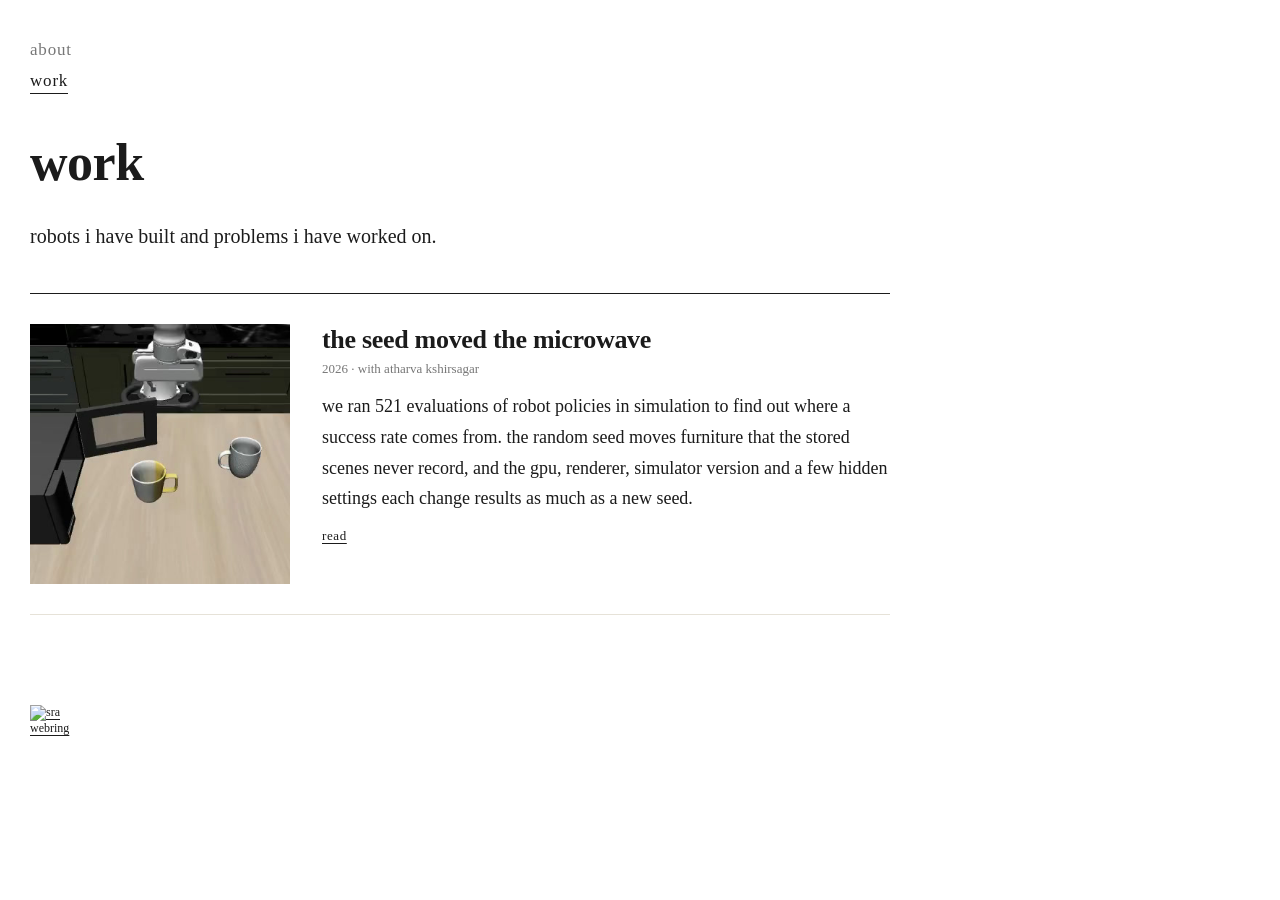
==== work.html @ 489243ca "Work: add the evaluation blog post Co-Authored-By: Claude Opus 5.5 <noreply@anthropic.com> Claude-Se" ====
<!DOCTYPE html>
<html lang="en">
<head>
<meta charset="UTF-8">
<meta name="viewport" content="width=device-width, initial-scale=1.0">
<title>Work · Sahil Apage</title>
<meta name="description" content="Robots and projects by Sahil Apage.">
<link rel="icon" href="favicon.svg">
<link rel="stylesheet" href="https://cdn.jsdelivr.net/npm/@fontsource/charis-sil@5.3.0/400.css">
<link rel="stylesheet" href="https://cdn.jsdelivr.net/npm/@fontsource/charis-sil@5.3.0/700.css">
<link rel="stylesheet" href="https://cdn.jsdelivr.net/npm/@fontsource/charis-sil@5.3.0/400-italic.css">
<link rel="stylesheet" href="style.css">
</head>
<body>
<div class="main">
  <main>
    <nav class="nav" aria-label="Main">
      <a href="./">About</a>
      <a href="work.html" aria-current="page">Work</a>
    </nav>
    <h1>Work</h1>
    <div class="text">
      <p>Robots I have built and problems I have worked on.</p>
    </div>

    <div class="entries" style="margin-top: 40px">
      <!-- Entry template: copy one <article> per project, newest first, and delete the .empty line.
      <article class="entry">
        <figure class="entry-media"><img src="images/PROJECT.jpg" alt="PROJECT"></figure>
        <div>
          <h2 class="entry-title">Project title</h2>
          <p class="entry-meta">2026 &middot; what I did</p>
          <div class="text"><p>Two or three sentences on what it is, what was hard and what worked.</p></div>
          <div class="entry-links"><a href="#">CODE</a><a href="#">VIDEO</a></div>
        </div>
      </article>
      -->
      <article class="entry">
        <figure class="entry-media"><a href="https://sahilapage.github.io/eval-audit/"><img src="images/microwave.jpg" alt="LIBERO kitchen scene with the microwave the seed moves" width="360" height="360"></a></figure>
        <div>
          <h2 class="entry-title">The seed moved the microwave</h2>
          <p class="entry-meta">2026 &middot; with Atharva Kshirsagar</p>
          <div class="text"><p>We ran 521 evaluations of robot policies in simulation to find out where a success rate comes from. The random seed moves furniture that the stored scenes never record, and the GPU, renderer, simulator version and a few hidden settings each change results as much as a new seed.</p></div>
          <div class="entry-links"><a href="https://sahilapage.github.io/eval-audit/">READ</a></div>
        </div>
      </article>
    </div>
  </main>

  <footer class="foot">
    <a href="https://sravjti.in/webring/" title="SRA Webring"><img src="https://sravjti.in/webring/khopdi.svg" alt="SRA Webring"></a>
  </footer>
</div>
</body>
</html>
---- style.css ----
/* Plain academic look: white page, Charter-style serif (Charis SIL) throughout. */
:root {
  --page: #ffffff;
  --ink: #1b1b1b;
  --ink-2: #444444;
  --ink-3: #777777;
  --caption: #3a3025;
  --rule: #e6e2d8;
  --well: #f6f6f4;
  --blue: #2c5b94;
  --serif: Charter, 'Charis SIL', 'Bitstream Charter', Georgia, serif;
  --mono: var(--serif);
  color-scheme: light;
}
html { background: var(--page); }
body { background: var(--page); color: var(--ink); font-family: var(--serif); margin: 0; padding: 40px 30px 60px; text-transform: lowercase; }
.main { max-width: 860px; margin: 0; }
a { color: var(--ink); text-decoration-thickness: 1px; text-underline-offset: 3px; }
a:hover { color: var(--blue); }
a:focus-visible { outline: 2px solid var(--blue); outline-offset: 2px; }

/* header */
.top { display: flex; align-items: baseline; justify-content: space-between; gap: 20px; border-bottom: 1px solid var(--ink); padding-bottom: 14px; margin-bottom: 56px; }
.name { font-size: 22px; font-weight: 700; letter-spacing: -.2px; text-decoration: none; }
.name:hover { color: var(--ink); }
.nav { display: flex; gap: 22px; font-family: var(--mono); font-size: 13px; letter-spacing: .8px; }
.nav a { color: var(--ink-3); text-decoration: none; padding-bottom: 2px; border-bottom: 1px solid transparent; }
.nav a:hover { color: var(--ink); }
.nav a[aria-current="page"] { color: var(--ink); border-bottom-color: var(--ink); }

/* text */
h1 { font-size: 52px; font-weight: 700; letter-spacing: -.5px; line-height: 1.1; margin: 0 0 28px; }
.tagline { font-size: 36px; font-weight: 700; letter-spacing: -.3px; line-height: 1.1; margin: 56px 0 18px; }
.label { font-family: var(--mono); font-size: 13px; letter-spacing: .8px; color: var(--ink-3); margin: 0 0 12px; }
.text { font-size: 20px; line-height: 1.7; }
.text p { margin: 0 0 18px; }
.text p:last-child { margin-bottom: 0; }

/* intro with photo */
.intro { display: grid; grid-template-columns: 260px minmax(0, 1fr); gap: 44px; align-items: start; }
.photo { margin: 6px 0 0; }
.photo img { display: block; width: 100%; height: auto; aspect-ratio: 4 / 5; object-fit: cover; background: var(--well); }
@media (max-width: 720px) {
  .intro { grid-template-columns: 1fr; gap: 28px; }
  .photo { order: -1; width: 220px; margin: 0; }
  h1 { font-size: 40px; }
  .tagline { font-size: 30px; margin-top: 44px; }
  .text { font-size: 18px; }
}

/* contact */
.links { display: flex; flex-wrap: wrap; gap: 10px 28px; font-family: var(--mono); font-size: 14px; letter-spacing: .6px; margin-top: 22px; }
.links a { text-decoration: none; border-bottom: 1px solid var(--ink); padding-bottom: 2px; }

/* work entries */
.entries { border-top: 1px solid var(--ink); }
.entry { display: grid; grid-template-columns: 260px minmax(0, 1fr); gap: 32px; padding: 30px 0; border-bottom: 1px solid var(--rule); }
.entry-media { margin: 0; }
.entry-media img, .entry-media video { display: block; width: 100%; height: auto; background: var(--well); }
.entry-title { font-size: 26px; font-weight: 700; letter-spacing: -.3px; line-height: 1.2; margin: 0 0 6px; }
.entry-meta { font-family: var(--mono); font-size: 13px; color: var(--ink-3); margin: 0 0 14px; }
.entry .text { font-size: 18px; }
.entry-links { display: flex; flex-wrap: wrap; gap: 8px 22px; font-family: var(--mono); font-size: 13px; letter-spacing: .6px; margin-top: 14px; }
@media (max-width: 720px) { .entry { grid-template-columns: 1fr; gap: 18px; } }
.empty { font-style: italic; font-size: 18px; color: var(--caption); padding: 30px 0; margin: 0; }

/* footer */
.foot { display: flex; align-items: center; justify-content: space-between; gap: 20px; margin-top: 90px; font-family: var(--mono); font-size: 12px; color: var(--ink-3); }
.foot img { width: 40px; height: 40px; display: block; }


/* nav under the photo, stacked */
.nav { display: flex; flex-direction: column; gap: 8px; align-items: flex-start; font-size: 17px; letter-spacing: .8px; }
.side .nav { margin-top: 18px; }
main > .nav { margin-bottom: 40px; }

/* goals: numbered ruled rows */
.goals { list-style: none; margin: 0; padding: 0; border-top: 1px solid var(--ink); max-width: 560px; font-size: 22px; }
.goals li { display: flex; gap: 28px; align-items: baseline; padding: 16px 0; border-bottom: 1px solid var(--rule); }
.goals .n { font-size: 14px; color: var(--ink-3); letter-spacing: .8px; }
@media (max-width: 720px) { .goals { font-size: 19px; } .goals li { gap: 18px; } }
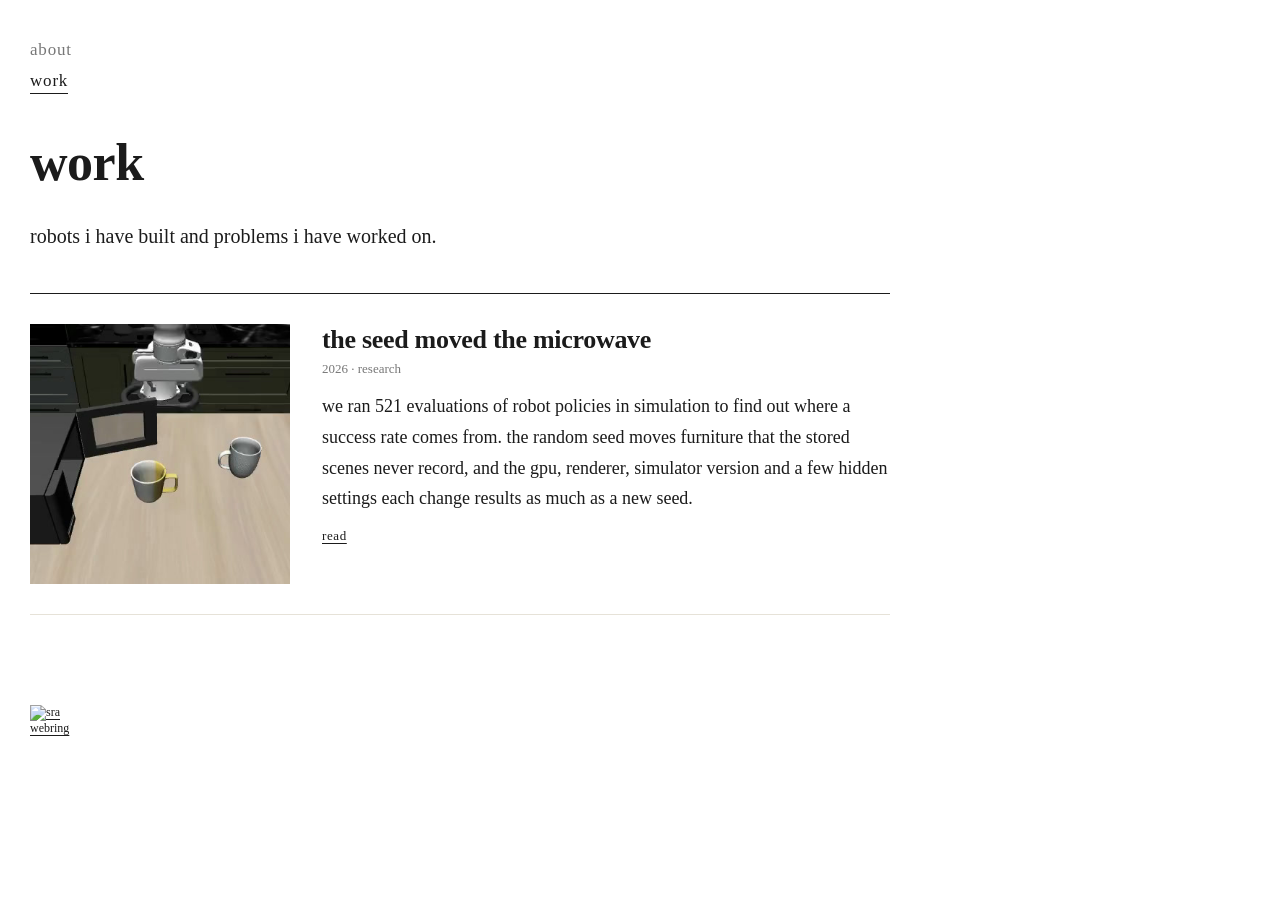
==== commit 31837595: "Work: drop co-author line from the blog entry Co-Authored-By: Claude Opus 5.5 <noreply@anthropic.com" ====
--- a/work.html
+++ b/work.html
@@ -39,7 +39,7 @@
         <figure class="entry-media"><a href="https://sahilapage.github.io/eval-audit/"><img src="images/microwave.jpg" alt="LIBERO kitchen scene with the microwave the seed moves" width="360" height="360"></a></figure>
         <div>
           <h2 class="entry-title">The seed moved the microwave</h2>
-          <p class="entry-meta">2026 &middot; with Atharva Kshirsagar</p>
+          <p class="entry-meta">2026 &middot; research</p>
           <div class="text"><p>We ran 521 evaluations of robot policies in simulation to find out where a success rate comes from. The random seed moves furniture that the stored scenes never record, and the GPU, renderer, simulator version and a few hidden settings each change results as much as a new seed.</p></div>
           <div class="entry-links"><a href="https://sahilapage.github.io/eval-audit/">READ</a></div>
         </div>
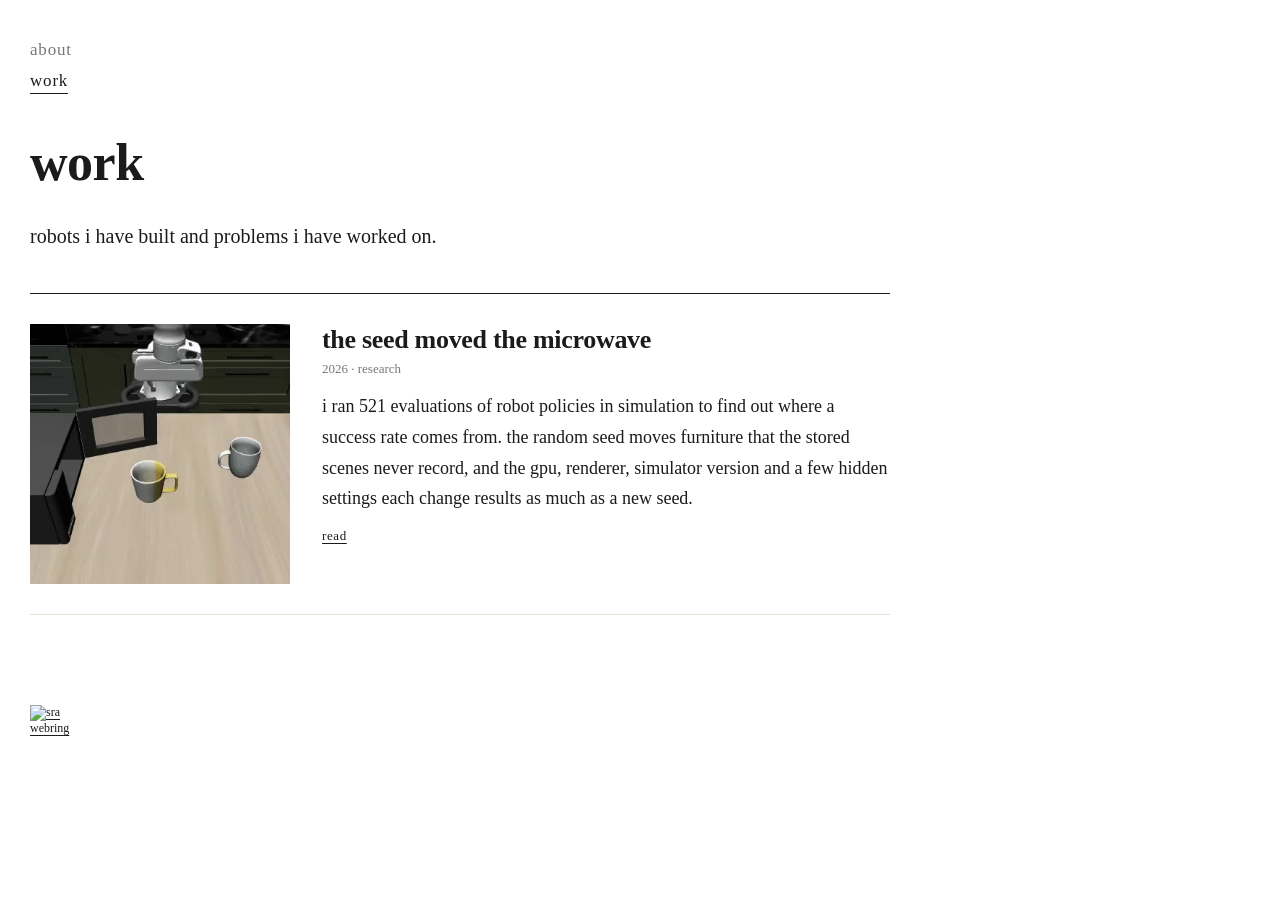
==== commit d1aded99: "Work: first person singular Co-Authored-By: Claude Opus 5.5 <noreply@anthropic.com> Claude-Session: " ====
--- a/work.html
+++ b/work.html
@@ -40,7 +40,7 @@
         <div>
           <h2 class="entry-title">The seed moved the microwave</h2>
           <p class="entry-meta">2026 &middot; research</p>
-          <div class="text"><p>We ran 521 evaluations of robot policies in simulation to find out where a success rate comes from. The random seed moves furniture that the stored scenes never record, and the GPU, renderer, simulator version and a few hidden settings each change results as much as a new seed.</p></div>
+          <div class="text"><p>I ran 521 evaluations of robot policies in simulation to find out where a success rate comes from. The random seed moves furniture that the stored scenes never record, and the GPU, renderer, simulator version and a few hidden settings each change results as much as a new seed.</p></div>
           <div class="entry-links"><a href="https://sahilapage.github.io/eval-audit/">READ</a></div>
         </div>
       </article>
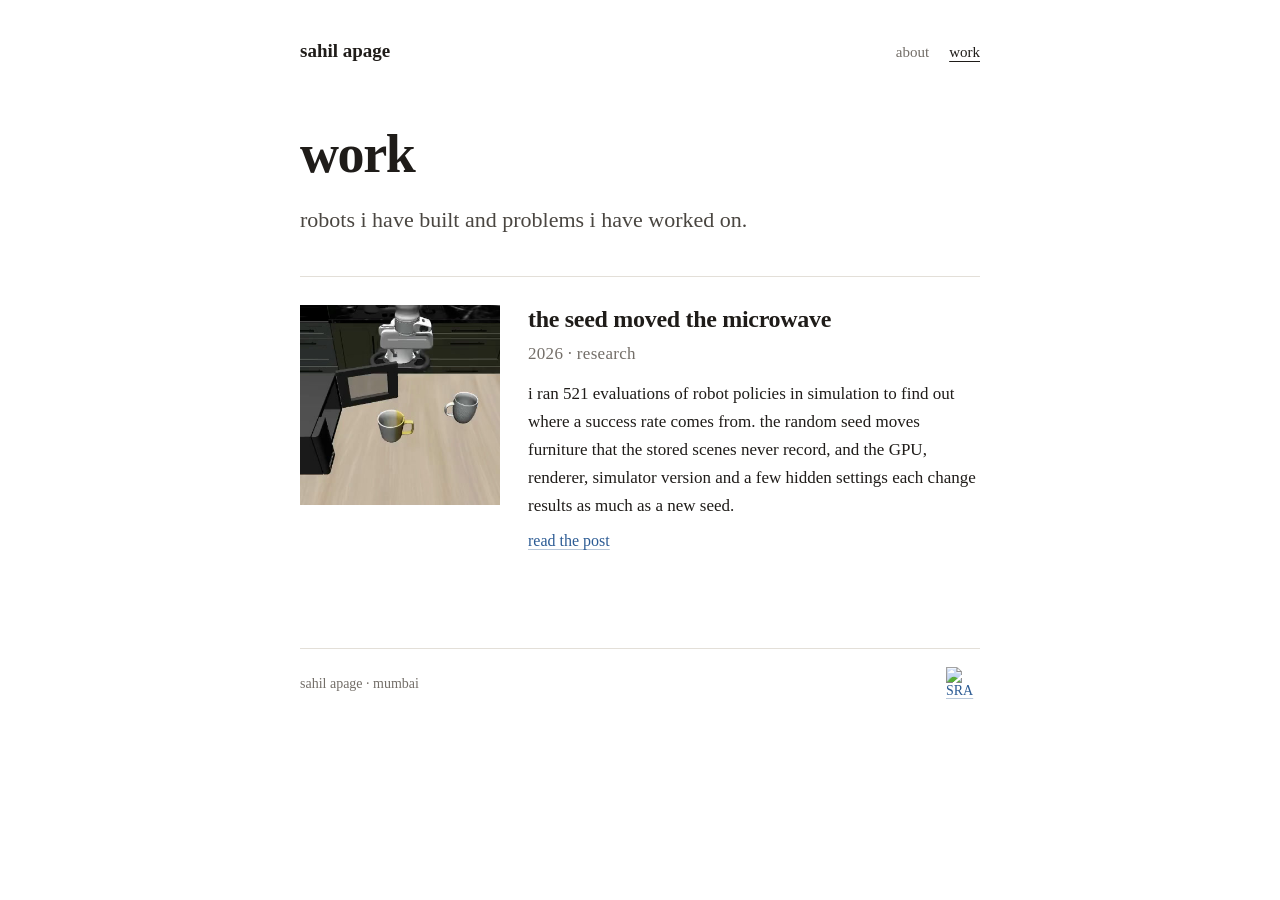
==== commit e675cd7b: "Restyle the site to match the blog and remove the photo Same type, colours, header and centred colum" ====
--- a/work.html
+++ b/work.html
@@ -12,42 +12,45 @@
 <link rel="stylesheet" href="style.css">
 </head>
 <body>
-<div class="main">
+<div class="page">
+  <header class="top">
+    <a class="home" href="./">sahil apage</a>
+    <nav class="nav" aria-label="Main">
+      <a href="./">about</a>
+      <a href="work.html" aria-current="page">work</a>
+    </nav>
+  </header>
+
   <main>
-    <nav class="nav" aria-label="Main">
-      <a href="./">About</a>
-      <a href="work.html" aria-current="page">Work</a>
-    </nav>
-    <h1>Work</h1>
-    <div class="text">
-      <p>Robots I have built and problems I have worked on.</p>
-    </div>
+    <h1>work</h1>
+    <p class="dek">robots i have built and problems i have worked on.</p>
 
-    <div class="entries" style="margin-top: 40px">
-      <!-- Entry template: copy one <article> per project, newest first, and delete the .empty line.
+    <div class="entries">
+      <!-- Entry template: copy one <article> per project, newest first.
       <article class="entry">
         <figure class="entry-media"><img src="images/PROJECT.jpg" alt="PROJECT"></figure>
         <div>
-          <h2 class="entry-title">Project title</h2>
-          <p class="entry-meta">2026 &middot; what I did</p>
-          <div class="text"><p>Two or three sentences on what it is, what was hard and what worked.</p></div>
-          <div class="entry-links"><a href="#">CODE</a><a href="#">VIDEO</a></div>
+          <h2 class="entry-title">project title</h2>
+          <p class="entry-meta">2026 · what i did</p>
+          <p>two or three sentences on what it is, what was hard and what worked.</p>
+          <div class="entry-links"><a href="#">code</a><a href="#">video</a></div>
         </div>
       </article>
       -->
       <article class="entry">
         <figure class="entry-media"><a href="https://sahilapage.github.io/eval-audit/"><img src="images/microwave.jpg" alt="LIBERO kitchen scene with the microwave the seed moves" width="360" height="360"></a></figure>
         <div>
-          <h2 class="entry-title">The seed moved the microwave</h2>
-          <p class="entry-meta">2026 &middot; research</p>
-          <div class="text"><p>I ran 521 evaluations of robot policies in simulation to find out where a success rate comes from. The random seed moves furniture that the stored scenes never record, and the GPU, renderer, simulator version and a few hidden settings each change results as much as a new seed.</p></div>
-          <div class="entry-links"><a href="https://sahilapage.github.io/eval-audit/">READ</a></div>
+          <h2 class="entry-title"><a href="https://sahilapage.github.io/eval-audit/">the seed moved the microwave</a></h2>
+          <p class="entry-meta">2026 · research</p>
+          <p>i ran 521 evaluations of robot policies in simulation to find out where a success rate comes from. the random seed moves furniture that the stored scenes never record, and the GPU, renderer, simulator version and a few hidden settings each change results as much as a new seed.</p>
+          <div class="entry-links"><a href="https://sahilapage.github.io/eval-audit/">read the post</a></div>
         </div>
       </article>
     </div>
   </main>
 
-  <footer class="foot">
+  <footer>
+    <span>sahil apage · mumbai</span>
     <a href="https://sravjti.in/webring/" title="SRA Webring"><img src="https://sravjti.in/webring/khopdi.svg" alt="SRA Webring"></a>
   </footer>
 </div>
--- a/style.css
+++ b/style.css
@@ -1,81 +1,71 @@
-/* Plain academic look: white page, Charter-style serif (Charis SIL) throughout. */
+/* Same look as the blog (sahilapage.github.io/eval-audit): white page, Charis SIL, one centred reading column. */
 :root {
   --page: #ffffff;
-  --ink: #1b1b1b;
-  --ink-2: #444444;
-  --ink-3: #777777;
-  --caption: #3a3025;
-  --rule: #e6e2d8;
-  --well: #f6f6f4;
-  --blue: #2c5b94;
+  --ink: #1f1c19;
+  --ink-2: #4a4641;
+  --muted: #736e68;
+  --rule: #e3dfd8;
+  --well: #f3f1ed;
+  --link: #2c5b94;
+  --accent: #b94a3a;
   --serif: Charter, 'Charis SIL', 'Bitstream Charter', Georgia, serif;
-  --mono: var(--serif);
   color-scheme: light;
 }
+* { box-sizing: border-box; }
 html { background: var(--page); }
-body { background: var(--page); color: var(--ink); font-family: var(--serif); margin: 0; padding: 40px 30px 60px; text-transform: lowercase; }
-.main { max-width: 860px; margin: 0; }
-a { color: var(--ink); text-decoration-thickness: 1px; text-underline-offset: 3px; }
-a:hover { color: var(--blue); }
-a:focus-visible { outline: 2px solid var(--blue); outline-offset: 2px; }
+body { margin: 0; background: var(--page); color: var(--ink); font-family: var(--serif); padding: 40px 40px 60px; }
+.page { max-width: 680px; margin: 0 auto; }
+a { color: var(--link); text-decoration: underline; text-decoration-color: #b9c8da; text-decoration-thickness: 1px; text-underline-offset: 3px; }
+a:hover { text-decoration-color: currentColor; }
+:focus-visible { outline: 2px solid var(--link); outline-offset: 3px; }
 
-/* header */
-.top { display: flex; align-items: baseline; justify-content: space-between; gap: 20px; border-bottom: 1px solid var(--ink); padding-bottom: 14px; margin-bottom: 56px; }
-.name { font-size: 22px; font-weight: 700; letter-spacing: -.2px; text-decoration: none; }
-.name:hover { color: var(--ink); }
-.nav { display: flex; gap: 22px; font-family: var(--mono); font-size: 13px; letter-spacing: .8px; }
-.nav a { color: var(--ink-3); text-decoration: none; padding-bottom: 2px; border-bottom: 1px solid transparent; }
+/* header: name on the left, pages on the right */
+.top { display: flex; justify-content: space-between; align-items: baseline; gap: 16px; margin-bottom: 64px; }
+.top a { color: var(--ink); text-decoration: none; }
+.top .home { font-weight: 700; font-size: 19px; }
+.nav { display: flex; gap: 20px; font-size: 15px; }
+.nav a { color: var(--muted); }
 .nav a:hover { color: var(--ink); }
-.nav a[aria-current="page"] { color: var(--ink); border-bottom-color: var(--ink); }
+.nav a[aria-current="page"] { color: var(--ink); text-decoration: underline; text-decoration-color: var(--ink); text-underline-offset: 4px; }
 
 /* text */
-h1 { font-size: 52px; font-weight: 700; letter-spacing: -.5px; line-height: 1.1; margin: 0 0 28px; }
-.tagline { font-size: 36px; font-weight: 700; letter-spacing: -.3px; line-height: 1.1; margin: 56px 0 18px; }
-.label { font-family: var(--mono); font-size: 13px; letter-spacing: .8px; color: var(--ink-3); margin: 0 0 12px; }
-.text { font-size: 20px; line-height: 1.7; }
-.text p { margin: 0 0 18px; }
-.text p:last-child { margin-bottom: 0; }
+h1 { font-size: clamp(38px, 5vw, 54px); font-weight: 700; line-height: 1.04; letter-spacing: -1.4px; margin: 0 0 22px; }
+.dek { font-size: 22px; line-height: 1.45; color: var(--ink-2); margin: 0 0 14px; }
+h2 { font-size: 32px; font-weight: 700; line-height: 1.15; letter-spacing: -.5px; margin: 62px 0 18px; }
+p { font-size: 18px; line-height: 1.65; margin: 0 0 17px; }
 
-/* intro with photo */
-.intro { display: grid; grid-template-columns: 260px minmax(0, 1fr); gap: 44px; align-items: start; }
-.photo { margin: 6px 0 0; }
-.photo img { display: block; width: 100%; height: auto; aspect-ratio: 4 / 5; object-fit: cover; background: var(--well); }
-@media (max-width: 720px) {
-  .intro { grid-template-columns: 1fr; gap: 28px; }
-  .photo { order: -1; width: 220px; margin: 0; }
-  h1 { font-size: 40px; }
-  .tagline { font-size: 30px; margin-top: 44px; }
-  .text { font-size: 18px; }
-}
+/* goals: numbered like the blog's advice list */
+.goals { list-style: none; padding: 0; margin: 20px 0 0; counter-reset: n; }
+.goals li { counter-increment: n; display: grid; grid-template-columns: 34px 1fr; gap: 10px; font-size: 18px; line-height: 1.6; margin: 0 0 12px; }
+.goals li::before { content: '0' counter(n); color: var(--accent); font-size: 13px; padding-top: 4px; letter-spacing: .5px; }
 
-/* contact */
-.links { display: flex; flex-wrap: wrap; gap: 10px 28px; font-family: var(--mono); font-size: 14px; letter-spacing: .6px; margin-top: 22px; }
-.links a { text-decoration: none; border-bottom: 1px solid var(--ink); padding-bottom: 2px; }
+/* contact links */
+.links { display: flex; flex-wrap: wrap; gap: 8px 24px; font-size: 17px; margin-top: 4px; }
 
 /* work entries */
-.entries { border-top: 1px solid var(--ink); }
-.entry { display: grid; grid-template-columns: 260px minmax(0, 1fr); gap: 32px; padding: 30px 0; border-bottom: 1px solid var(--rule); }
+.entries { margin-top: 40px; border-top: 1px solid var(--rule); }
+.entry { display: grid; grid-template-columns: 200px minmax(0, 1fr); gap: 28px; padding: 28px 0; border-bottom: 1px solid var(--rule); }
 .entry-media { margin: 0; }
-.entry-media img, .entry-media video { display: block; width: 100%; height: auto; background: var(--well); }
-.entry-title { font-size: 26px; font-weight: 700; letter-spacing: -.3px; line-height: 1.2; margin: 0 0 6px; }
-.entry-meta { font-family: var(--mono); font-size: 13px; color: var(--ink-3); margin: 0 0 14px; }
-.entry .text { font-size: 18px; }
-.entry-links { display: flex; flex-wrap: wrap; gap: 8px 22px; font-family: var(--mono); font-size: 13px; letter-spacing: .6px; margin-top: 14px; }
-@media (max-width: 720px) { .entry { grid-template-columns: 1fr; gap: 18px; } }
-.empty { font-style: italic; font-size: 18px; color: var(--caption); padding: 30px 0; margin: 0; }
+.entry-media img, .entry-media video { display: block; width: 100%; height: auto; aspect-ratio: 1 / 1; object-fit: cover; background: var(--well); }
+.entry-title { font-size: 24px; font-weight: 700; letter-spacing: -.3px; line-height: 1.2; margin: 0 0 6px; }
+.entry-title a { color: var(--ink); text-decoration: none; }
+.entry-title a:hover { color: var(--link); }
+.entry-meta { font-size: 14px; color: var(--muted); letter-spacing: .3px; margin: 0 0 12px; }
+.entry p { font-size: 17px; margin-bottom: 12px; }
+.entry-links { display: flex; flex-wrap: wrap; gap: 6px 20px; font-size: 16px; }
 
 /* footer */
-.foot { display: flex; align-items: center; justify-content: space-between; gap: 20px; margin-top: 90px; font-family: var(--mono); font-size: 12px; color: var(--ink-3); }
-.foot img { width: 40px; height: 40px; display: block; }
+footer { margin-top: 70px; padding-top: 18px; border-top: 1px solid var(--rule); display: flex; align-items: center; justify-content: space-between; gap: 12px; font-size: 14px; color: var(--muted); }
+footer img { width: 34px; height: 34px; display: block; }
 
-
-/* nav under the photo, stacked */
-.nav { display: flex; flex-direction: column; gap: 8px; align-items: flex-start; font-size: 17px; letter-spacing: .8px; }
-.side .nav { margin-top: 18px; }
-main > .nav { margin-bottom: 40px; }
-
-/* goals: numbered ruled rows */
-.goals { list-style: none; margin: 0; padding: 0; border-top: 1px solid var(--ink); max-width: 560px; font-size: 22px; }
-.goals li { display: flex; gap: 28px; align-items: baseline; padding: 16px 0; border-bottom: 1px solid var(--rule); }
-.goals .n { font-size: 14px; color: var(--ink-3); letter-spacing: .8px; }
-@media (max-width: 720px) { .goals { font-size: 19px; } .goals li { gap: 18px; } }
+@media (max-width: 640px) {
+  body { padding: 22px 16px 50px; }
+  .top { margin-bottom: 40px; }
+  h1 { letter-spacing: -.8px; }
+  .dek { font-size: 19px; }
+  h2 { font-size: 27px; margin-top: 50px; }
+  p, .goals li { font-size: 17px; }
+  .entry { grid-template-columns: 1fr; gap: 16px; }
+  .entry-media { max-width: 320px; }
+}
+.entry:last-child { border-bottom: 0; }
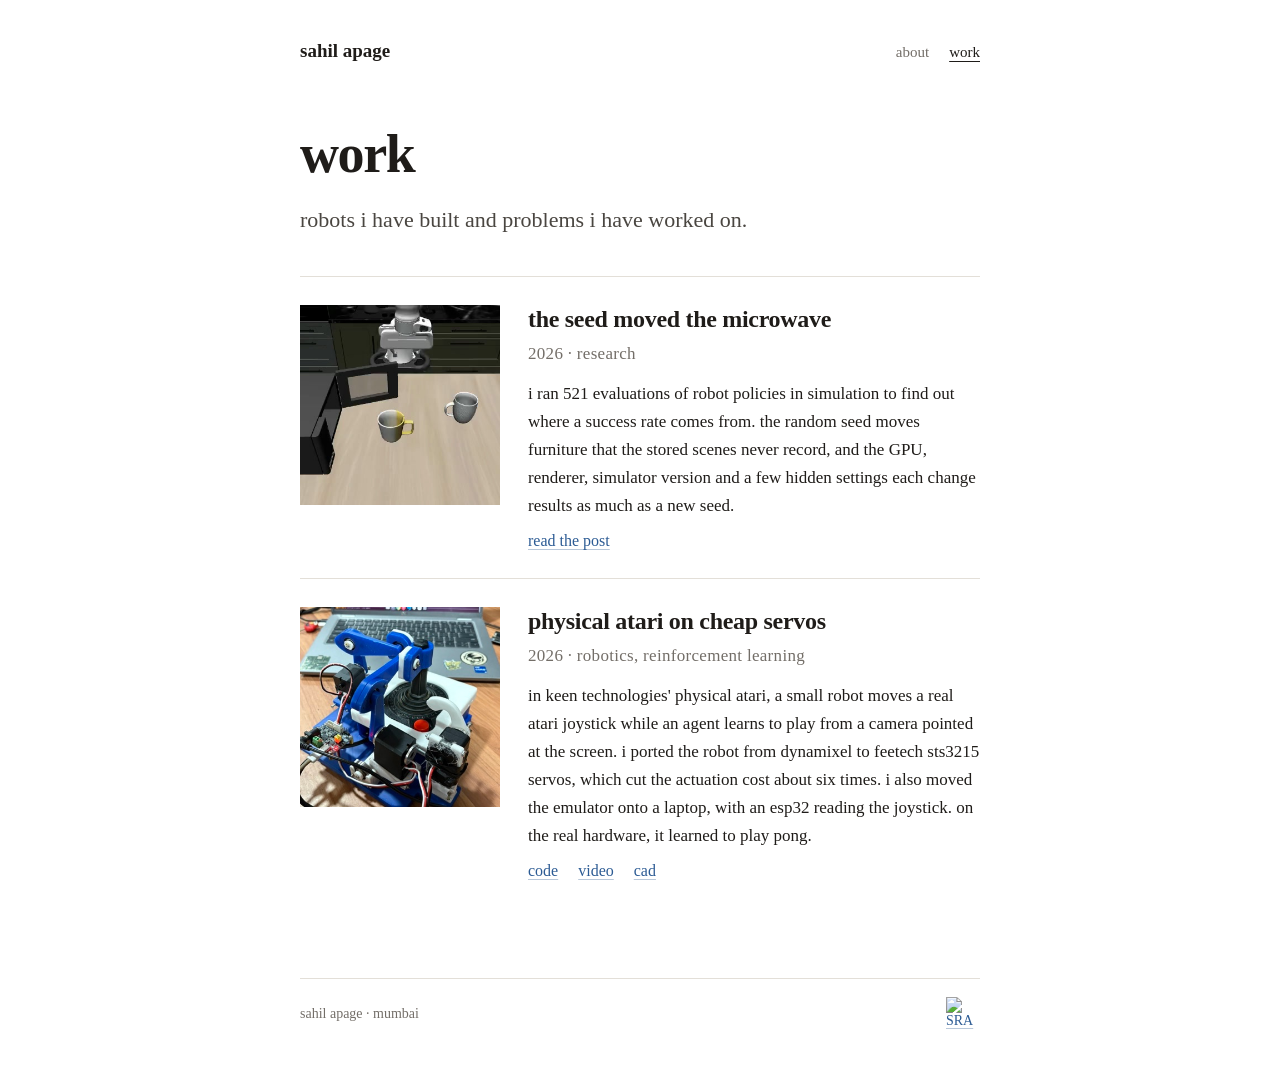
==== commit a8b25a53: "Work: add physical atari on cheap servos Co-Authored-By: Claude Opus 5.5 <noreply@anthropic.com>" ====
--- a/work.html
+++ b/work.html
@@ -46,6 +46,15 @@
           <div class="entry-links"><a href="https://sahilapage.github.io/eval-audit/">read the post</a></div>
         </div>
       </article>
+      <article class="entry">
+        <figure class="entry-media"><a href="https://github.com/SRA-VJTI/physical-atari"><img src="images/physical-atari.jpg" alt="The Robotroller, a small robot moving an Atari joystick with three Feetech servos" width="360" height="360"></a></figure>
+        <div>
+          <h2 class="entry-title"><a href="https://github.com/SRA-VJTI/physical-atari">physical atari on cheap servos</a></h2>
+          <p class="entry-meta">2026 · robotics, reinforcement learning</p>
+          <p>in keen technologies' physical atari, a small robot moves a real atari joystick while an agent learns to play from a camera pointed at the screen. i ported the robot from dynamixel to feetech sts3215 servos, which cut the actuation cost about six times. i also moved the emulator onto a laptop, with an esp32 reading the joystick. on the real hardware, it learned to play pong.</p>
+          <div class="entry-links"><a href="https://github.com/SRA-VJTI/physical-atari">code</a><a href="https://x.com/sahilsapage/status/2085584227530358800">video</a><a href="https://cad.onshape.com/documents/5ea005cc6980436f3bf79a03/w/f3df0ccd0d4f21672eb9ee2d/e/ba80d3d8e4229a79e3051567">cad</a></div>
+        </div>
+      </article>
     </div>
   </main>
 
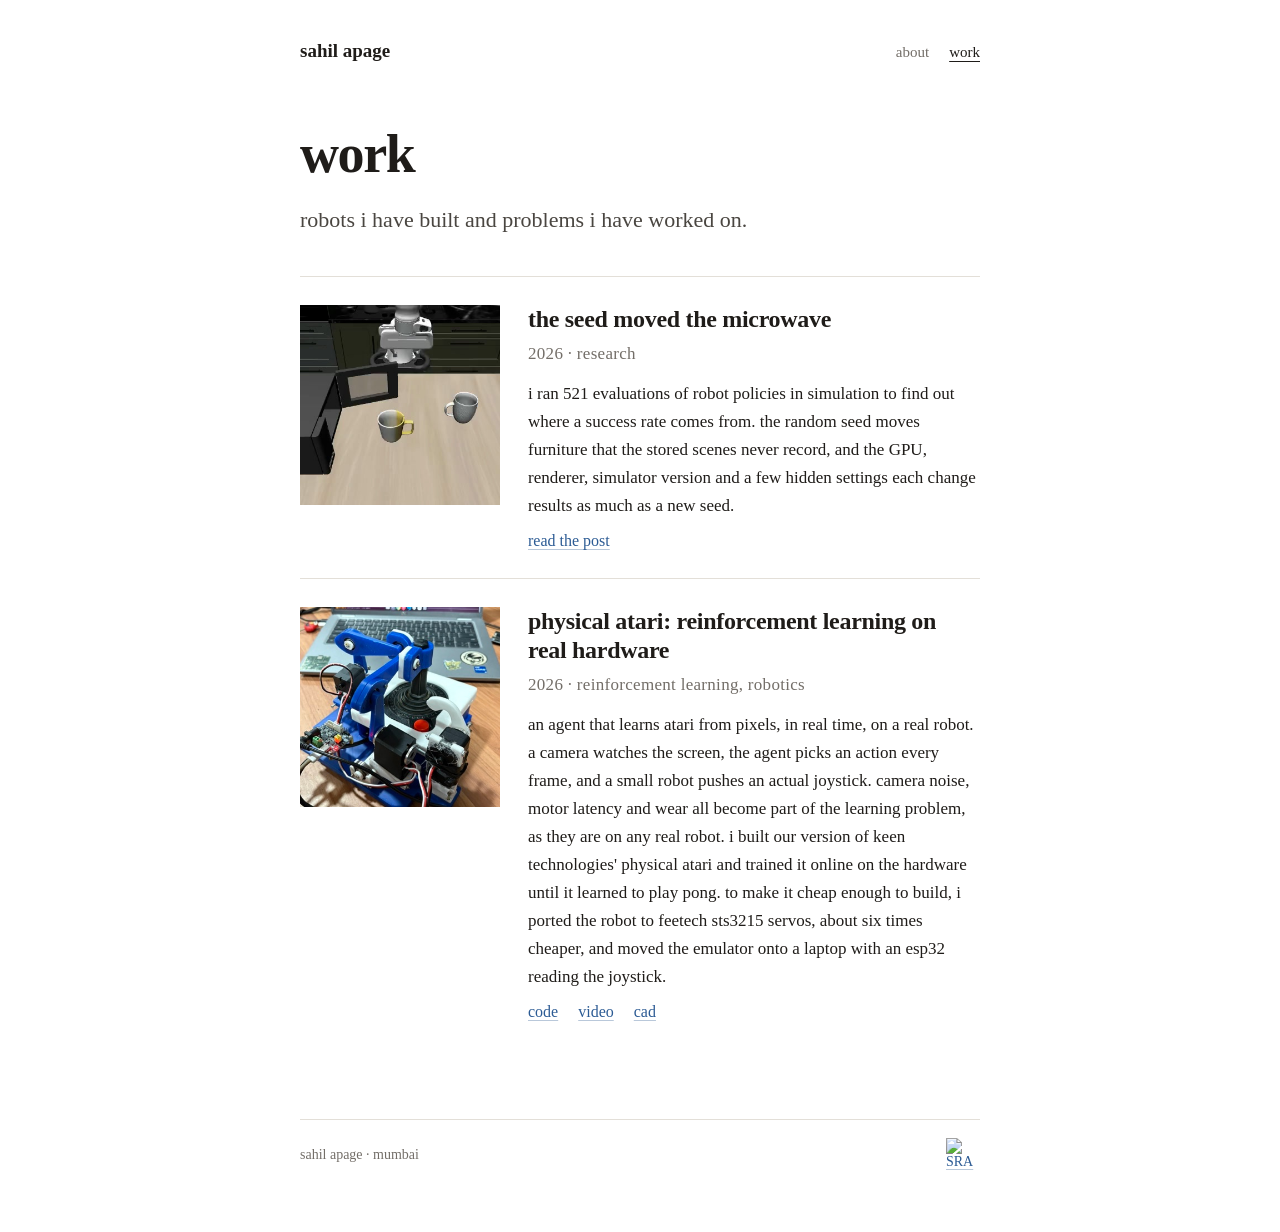
==== commit 39eaf958: "Work: frame physical atari around real-time RL on hardware Co-Authored-By: Claude Opus 5.5 <noreply@" ====
--- a/work.html
+++ b/work.html
@@ -47,11 +47,11 @@
         </div>
       </article>
       <article class="entry">
-        <figure class="entry-media"><a href="https://github.com/SRA-VJTI/physical-atari"><img src="images/physical-atari.jpg" alt="The Robotroller, a small robot moving an Atari joystick with three Feetech servos" width="360" height="360"></a></figure>
+        <figure class="entry-media"><a href="https://github.com/SRA-VJTI/physical-atari"><img src="images/physical-atari.jpg" alt="The Robotroller, a small robot that moves an Atari joystick for a learning agent" width="360" height="360"></a></figure>
         <div>
-          <h2 class="entry-title"><a href="https://github.com/SRA-VJTI/physical-atari">physical atari on cheap servos</a></h2>
-          <p class="entry-meta">2026 · robotics, reinforcement learning</p>
-          <p>in keen technologies' physical atari, a small robot moves a real atari joystick while an agent learns to play from a camera pointed at the screen. i ported the robot from dynamixel to feetech sts3215 servos, which cut the actuation cost about six times. i also moved the emulator onto a laptop, with an esp32 reading the joystick. on the real hardware, it learned to play pong.</p>
+          <h2 class="entry-title"><a href="https://github.com/SRA-VJTI/physical-atari">physical atari: reinforcement learning on real hardware</a></h2>
+          <p class="entry-meta">2026 · reinforcement learning, robotics</p>
+          <p>an agent that learns atari from pixels, in real time, on a real robot. a camera watches the screen, the agent picks an action every frame, and a small robot pushes an actual joystick. camera noise, motor latency and wear all become part of the learning problem, as they are on any real robot. i built our version of keen technologies' physical atari and trained it online on the hardware until it learned to play pong. to make it cheap enough to build, i ported the robot to feetech sts3215 servos, about six times cheaper, and moved the emulator onto a laptop with an esp32 reading the joystick.</p>
           <div class="entry-links"><a href="https://github.com/SRA-VJTI/physical-atari">code</a><a href="https://x.com/sahilsapage/status/2085584227530358800">video</a><a href="https://cad.onshape.com/documents/5ea005cc6980436f3bf79a03/w/f3df0ccd0d4f21672eb9ee2d/e/ba80d3d8e4229a79e3051567">cad</a></div>
         </div>
       </article>
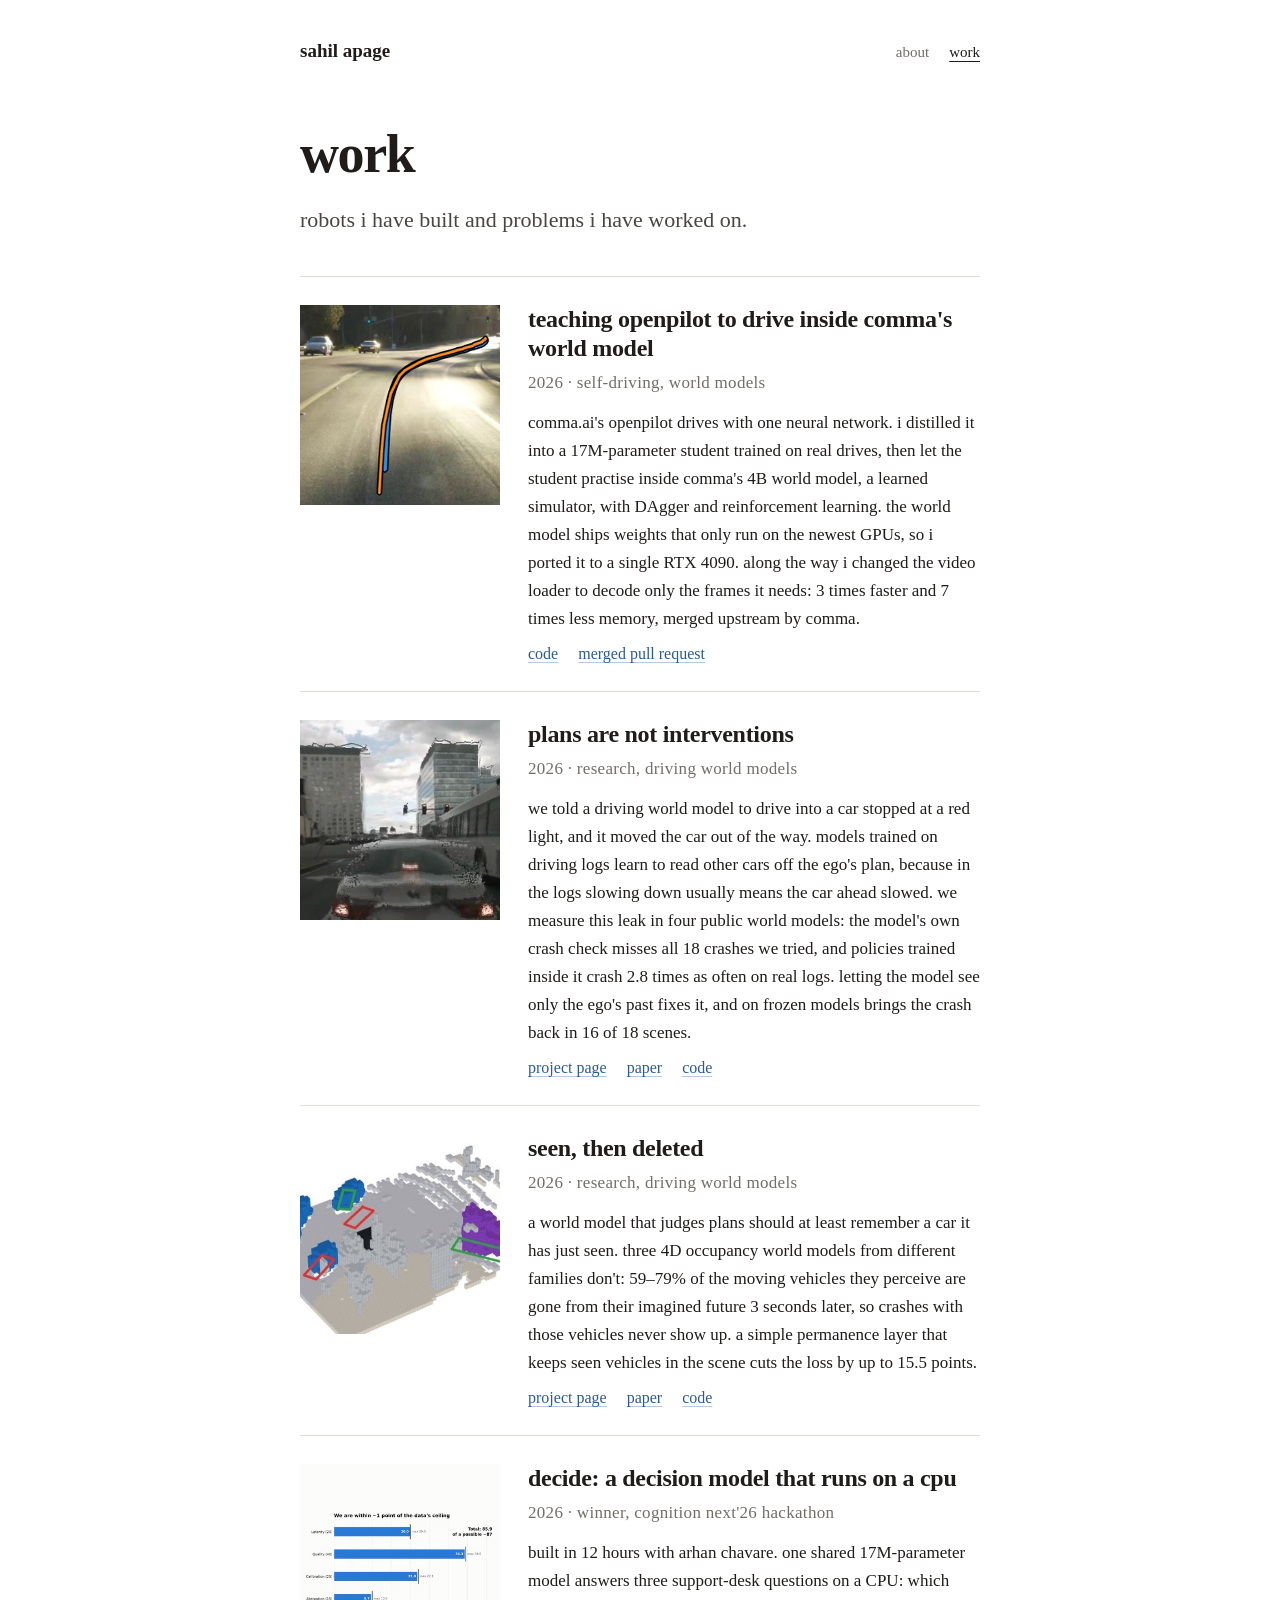
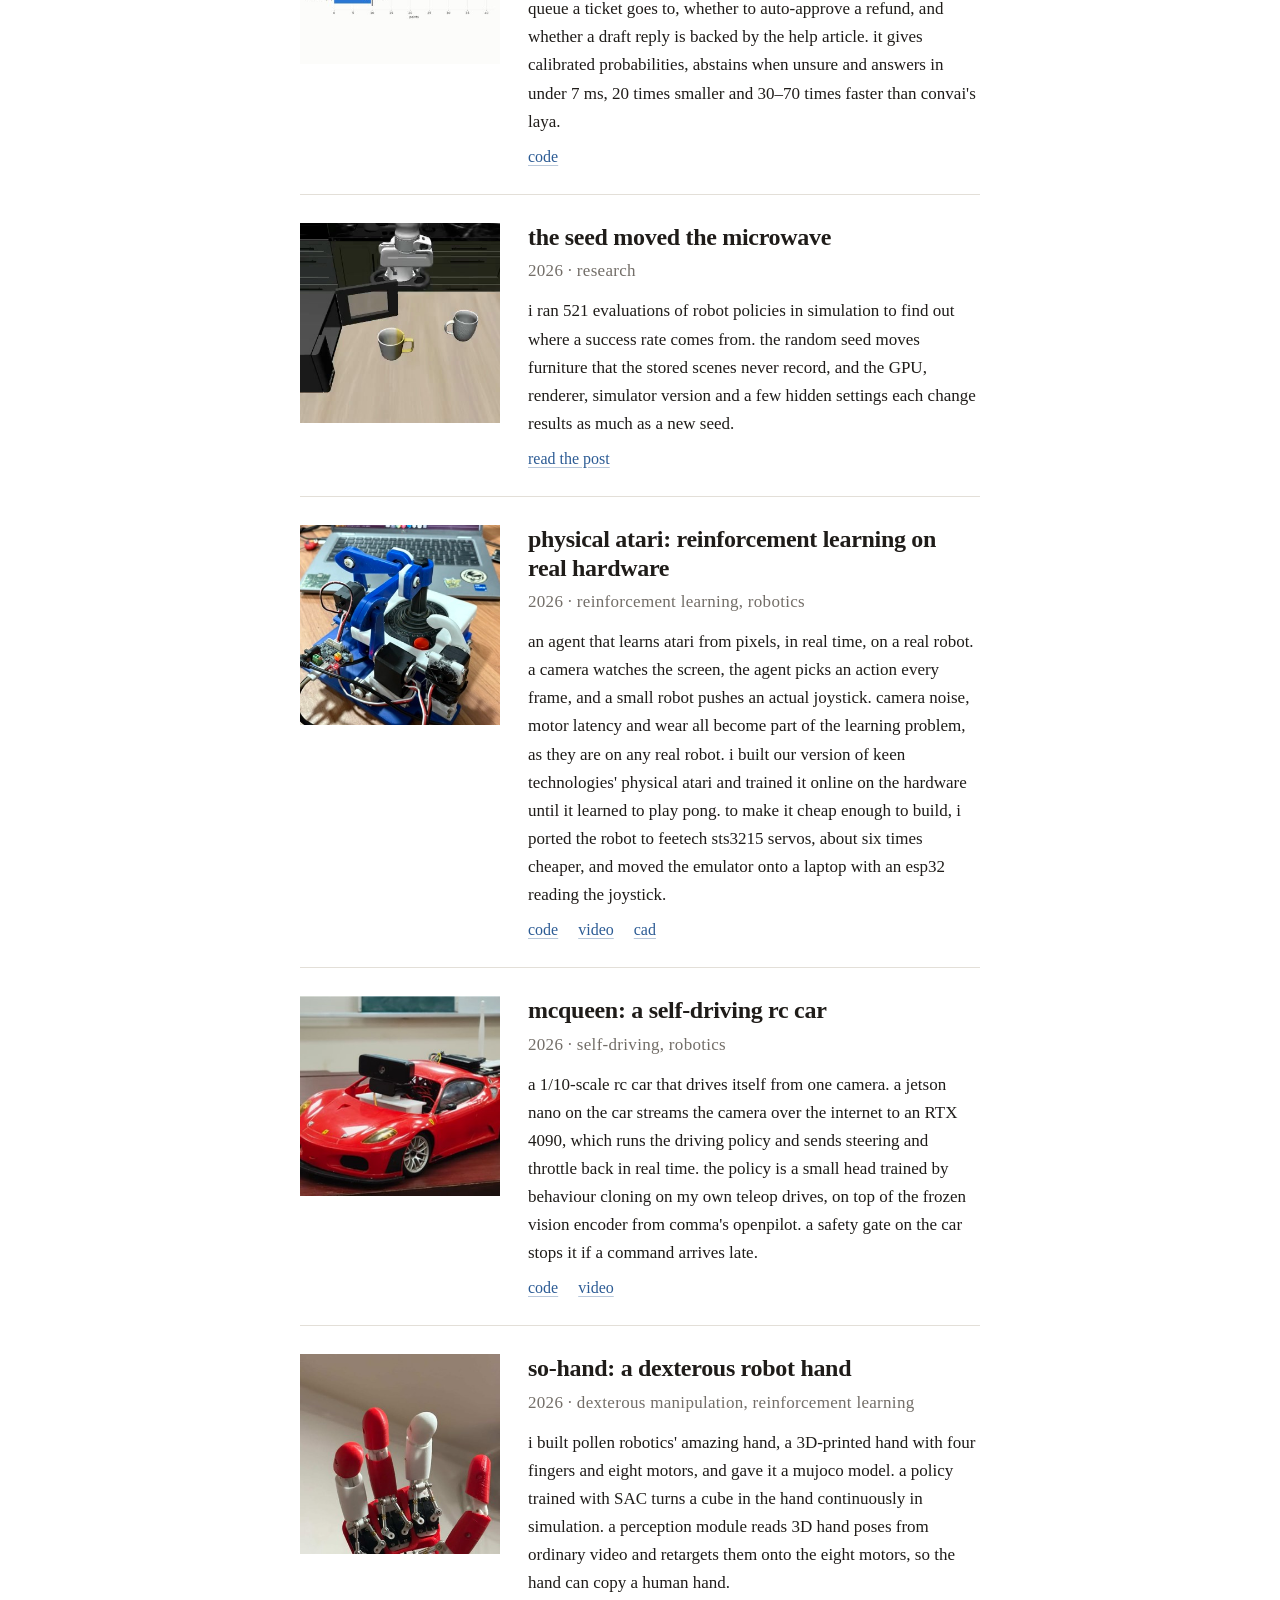
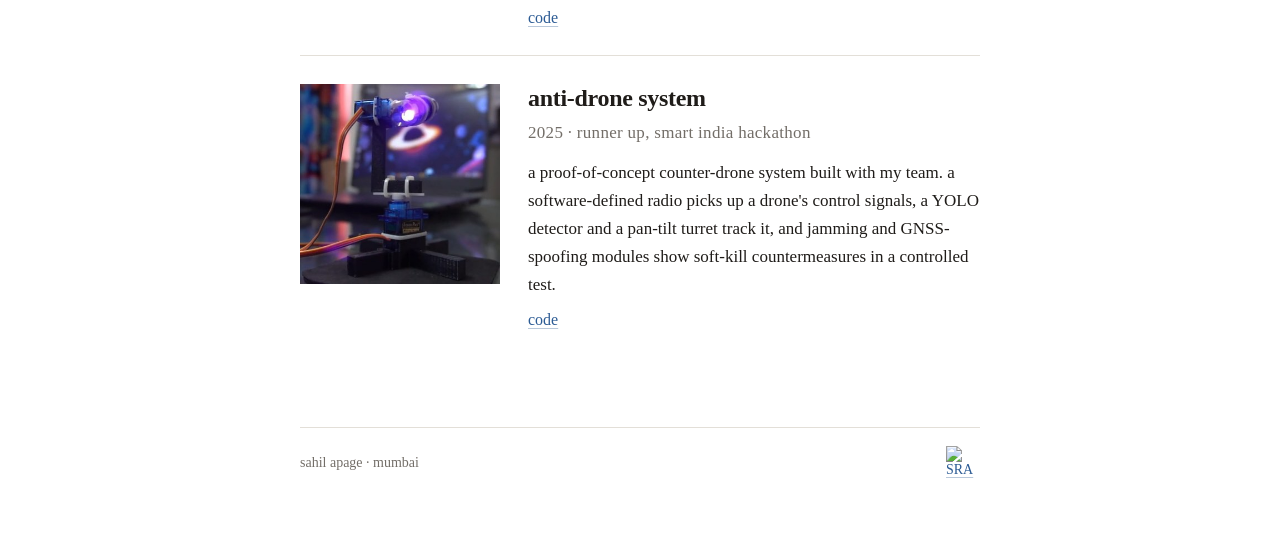
==== commit abdcc763: "Work: add both papers, openpilot, decide, mcqueen, so-hand, anti-drone Co-Authored-By: Claude Opus 5" ====
--- a/work.html
+++ b/work.html
@@ -38,6 +38,42 @@
       </article>
       -->
       <article class="entry">
+        <figure class="entry-media"><a href="https://github.com/sahilapage/openpilot-distill-lab"><img src="images/openpilot.jpg" alt="A road with the path a distilled driving model plans drawn on it" width="360" height="360"></a></figure>
+        <div>
+          <h2 class="entry-title"><a href="https://github.com/sahilapage/openpilot-distill-lab">teaching openpilot to drive inside comma's world model</a></h2>
+          <p class="entry-meta">2026 · self-driving, world models</p>
+          <p>comma.ai's openpilot drives with one neural network. i distilled it into a 17M-parameter student trained on real drives, then let the student practise inside comma's 4B world model, a learned simulator, with DAgger and reinforcement learning. the world model ships weights that only run on the newest GPUs, so i ported it to a single RTX 4090. along the way i changed the video loader to decode only the frames it needs: 3 times faster and 7 times less memory, merged upstream by comma.</p>
+          <div class="entry-links"><a href="https://github.com/sahilapage/openpilot-distill-lab">code</a><a href="https://github.com/YassineYousfi/openpilot.distill/pull/1">merged pull request</a></div>
+        </div>
+      </article>
+      <article class="entry">
+        <figure class="entry-media"><a href="https://sahilapage.github.io/plan-leak/"><img src="images/plan-leak.jpg" alt="A car ahead filling the view, the crash a driving world model first refused to show" width="360" height="360"></a></figure>
+        <div>
+          <h2 class="entry-title"><a href="https://sahilapage.github.io/plan-leak/">plans are not interventions</a></h2>
+          <p class="entry-meta">2026 · research, driving world models</p>
+          <p>we told a driving world model to drive into a car stopped at a red light, and it moved the car out of the way. models trained on driving logs learn to read other cars off the ego's plan, because in the logs slowing down usually means the car ahead slowed. we measure this leak in four public world models: the model's own crash check misses all 18 crashes we tried, and policies trained inside it crash 2.8 times as often on real logs. letting the model see only the ego's past fixes it, and on frozen models brings the crash back in 16 of 18 scenes.</p>
+          <div class="entry-links"><a href="https://sahilapage.github.io/plan-leak/">project page</a><a href="https://sahilapage.github.io/plan-leak/assets/Plans_Are_Not_Interventions_CoRL2026_camera_ready.pdf">paper</a><a href="https://github.com/sahilapage/plan-leak-code">code</a></div>
+        </div>
+      </article>
+      <article class="entry">
+        <figure class="entry-media"><a href="https://sahilapage.github.io/seen-then-deleted/"><img src="images/seen-then-deleted.jpg" alt="An imagined 3D occupancy scene with boxes marking vehicles the model has forgotten" width="360" height="360"></a></figure>
+        <div>
+          <h2 class="entry-title"><a href="https://sahilapage.github.io/seen-then-deleted/">seen, then deleted</a></h2>
+          <p class="entry-meta">2026 · research, driving world models</p>
+          <p>a world model that judges plans should at least remember a car it has just seen. three 4D occupancy world models from different families don't: 59&ndash;79% of the moving vehicles they perceive are gone from their imagined future 3 seconds later, so crashes with those vehicles never show up. a simple permanence layer that keeps seen vehicles in the scene cuts the loss by up to 15.5 points.</p>
+          <div class="entry-links"><a href="https://sahilapage.github.io/seen-then-deleted/">project page</a><a href="https://sahilapage.github.io/seen-then-deleted/assets/Seen_Then_Deleted_WAM-AD_camera_ready.pdf">paper</a><a href="https://github.com/sahilapage/seen-then-deleted-code">code</a></div>
+        </div>
+      </article>
+      <article class="entry">
+        <figure class="entry-media"><a href="https://github.com/sahilapage/decide"><img src="images/decide.jpg" alt="Bar chart of the model's scores against the ceiling the data allows" width="360" height="360"></a></figure>
+        <div>
+          <h2 class="entry-title"><a href="https://github.com/sahilapage/decide">decide: a decision model that runs on a cpu</a></h2>
+          <p class="entry-meta">2026 · winner, cognition next'26 hackathon</p>
+          <p>built in 12 hours with arhan chavare. one shared 17M-parameter model answers three support-desk questions on a CPU: which queue a ticket goes to, whether to auto-approve a refund, and whether a draft reply is backed by the help article. it gives calibrated probabilities, abstains when unsure and answers in under 7 ms, 20 times smaller and 30&ndash;70 times faster than convai's laya.</p>
+          <div class="entry-links"><a href="https://github.com/sahilapage/decide">code</a></div>
+        </div>
+      </article>
+      <article class="entry">
         <figure class="entry-media"><a href="https://sahilapage.github.io/eval-audit/"><img src="images/microwave.jpg" alt="LIBERO kitchen scene with the microwave the seed moves" width="360" height="360"></a></figure>
         <div>
           <h2 class="entry-title"><a href="https://sahilapage.github.io/eval-audit/">the seed moved the microwave</a></h2>
@@ -55,6 +91,33 @@
           <div class="entry-links"><a href="https://github.com/SRA-VJTI/physical-atari">code</a><a href="https://x.com/sahilsapage/status/2085584227530358800">video</a><a href="https://cad.onshape.com/documents/5ea005cc6980436f3bf79a03/w/f3df0ccd0d4f21672eb9ee2d/e/ba80d3d8e4229a79e3051567">cad</a></div>
         </div>
       </article>
+      <article class="entry">
+        <figure class="entry-media"><a href="https://github.com/sahilapage/McQueen"><img src="images/mcqueen.jpg" alt="A red 1/10-scale RC car with a camera and a Jetson Nano mounted on top" width="360" height="360"></a></figure>
+        <div>
+          <h2 class="entry-title"><a href="https://github.com/sahilapage/McQueen">mcqueen: a self-driving rc car</a></h2>
+          <p class="entry-meta">2026 · self-driving, robotics</p>
+          <p>a 1/10-scale rc car that drives itself from one camera. a jetson nano on the car streams the camera over the internet to an RTX 4090, which runs the driving policy and sends steering and throttle back in real time. the policy is a small head trained by behaviour cloning on my own teleop drives, on top of the frozen vision encoder from comma's openpilot. a safety gate on the car stops it if a command arrives late.</p>
+          <div class="entry-links"><a href="https://github.com/sahilapage/McQueen">code</a><a href="https://github.com/sahilapage/McQueen/blob/main/media/demo.mp4">video</a></div>
+        </div>
+      </article>
+      <article class="entry">
+        <figure class="entry-media"><a href="https://github.com/sahilapage/so-hand"><img src="images/so-hand.jpg" alt="A 3D-printed red and white robot hand with four fingers" width="360" height="360"></a></figure>
+        <div>
+          <h2 class="entry-title"><a href="https://github.com/sahilapage/so-hand">so-hand: a dexterous robot hand</a></h2>
+          <p class="entry-meta">2026 · dexterous manipulation, reinforcement learning</p>
+          <p>i built pollen robotics' amazing hand, a 3D-printed hand with four fingers and eight motors, and gave it a mujoco model. a policy trained with SAC turns a cube in the hand continuously in simulation. a perception module reads 3D hand poses from ordinary video and retargets them onto the eight motors, so the hand can copy a human hand.</p>
+          <div class="entry-links"><a href="https://github.com/sahilapage/so-hand">code</a></div>
+        </div>
+      </article>
+      <article class="entry">
+        <figure class="entry-media"><a href="https://github.com/4rhan/anti_drone"><img src="images/anti-drone.jpg" alt="A small pan-tilt servo turret that tracks a drone" width="360" height="360"></a></figure>
+        <div>
+          <h2 class="entry-title"><a href="https://github.com/4rhan/anti_drone">anti-drone system</a></h2>
+          <p class="entry-meta">2025 · runner up, smart india hackathon</p>
+          <p>a proof-of-concept counter-drone system built with my team. a software-defined radio picks up a drone's control signals, a YOLO detector and a pan-tilt turret track it, and jamming and GNSS-spoofing modules show soft-kill countermeasures in a controlled test.</p>
+          <div class="entry-links"><a href="https://github.com/4rhan/anti_drone">code</a></div>
+        </div>
+      </article>
     </div>
   </main>
 
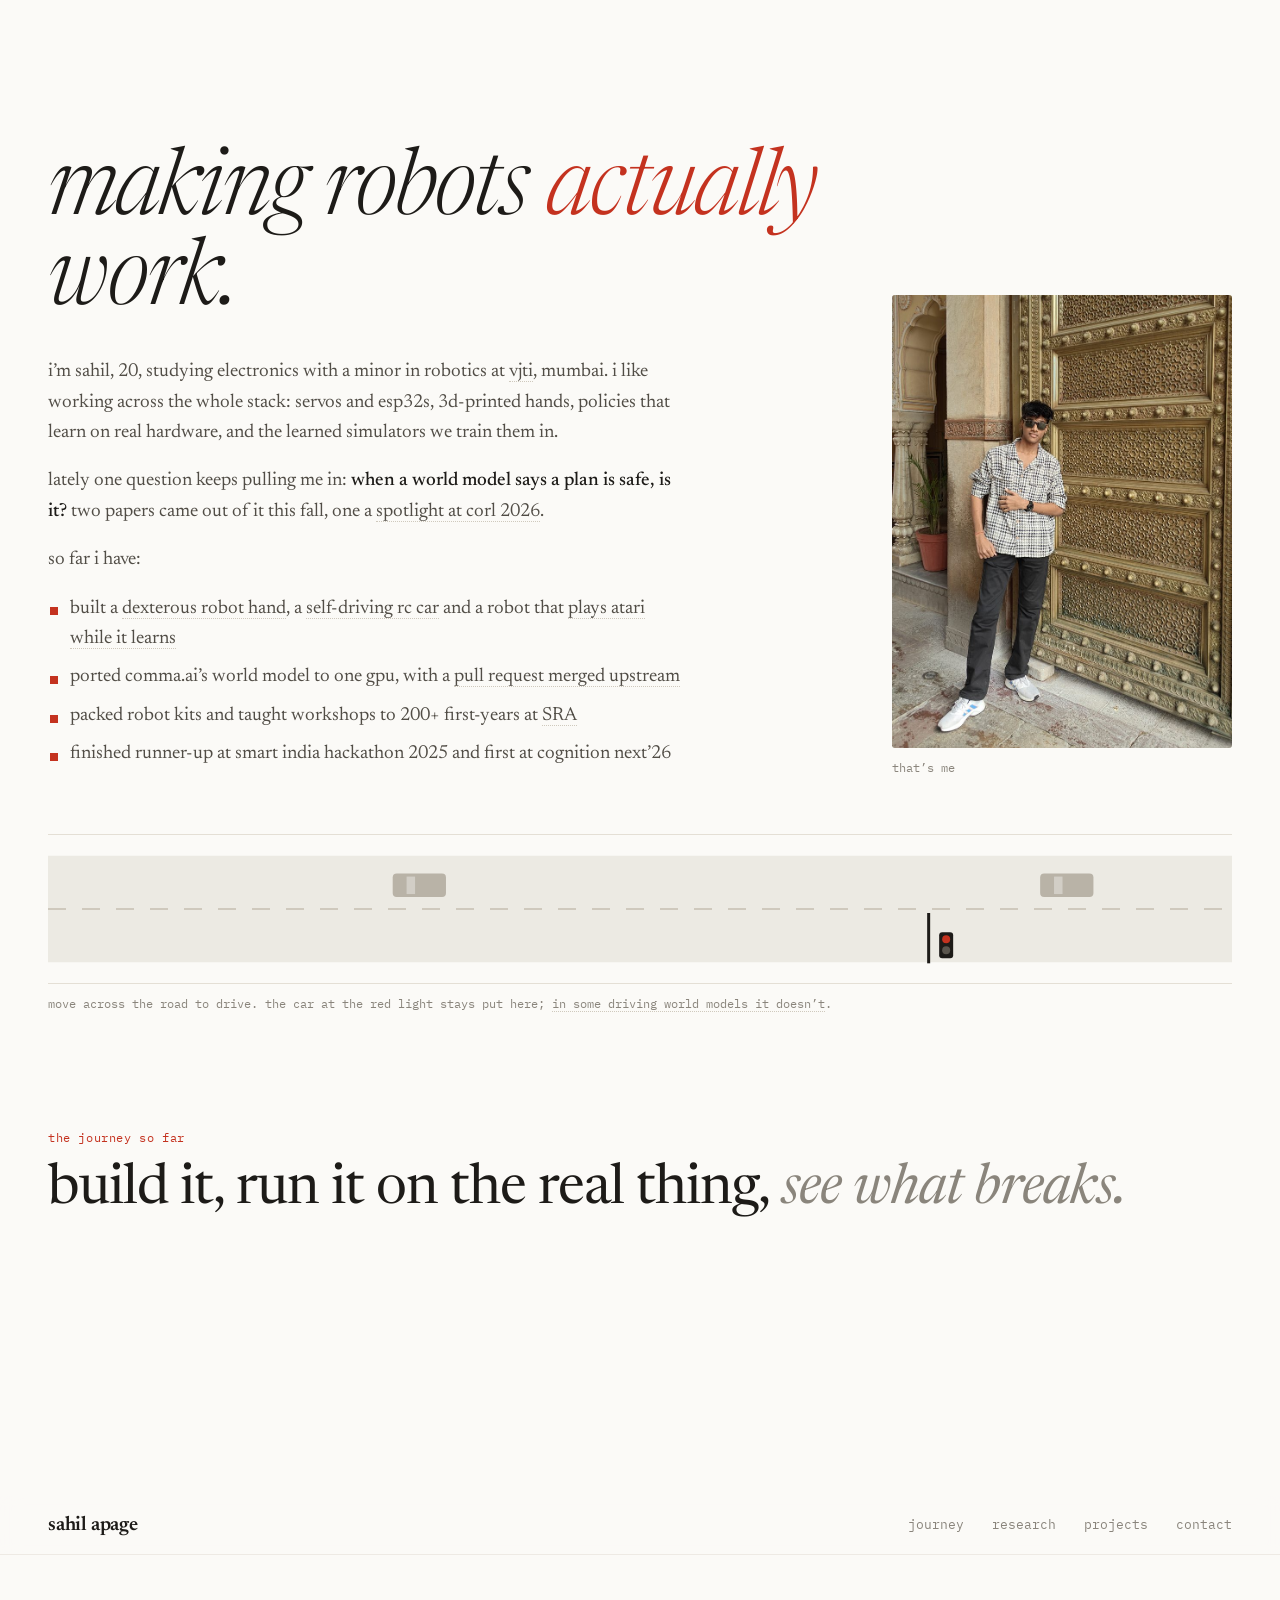
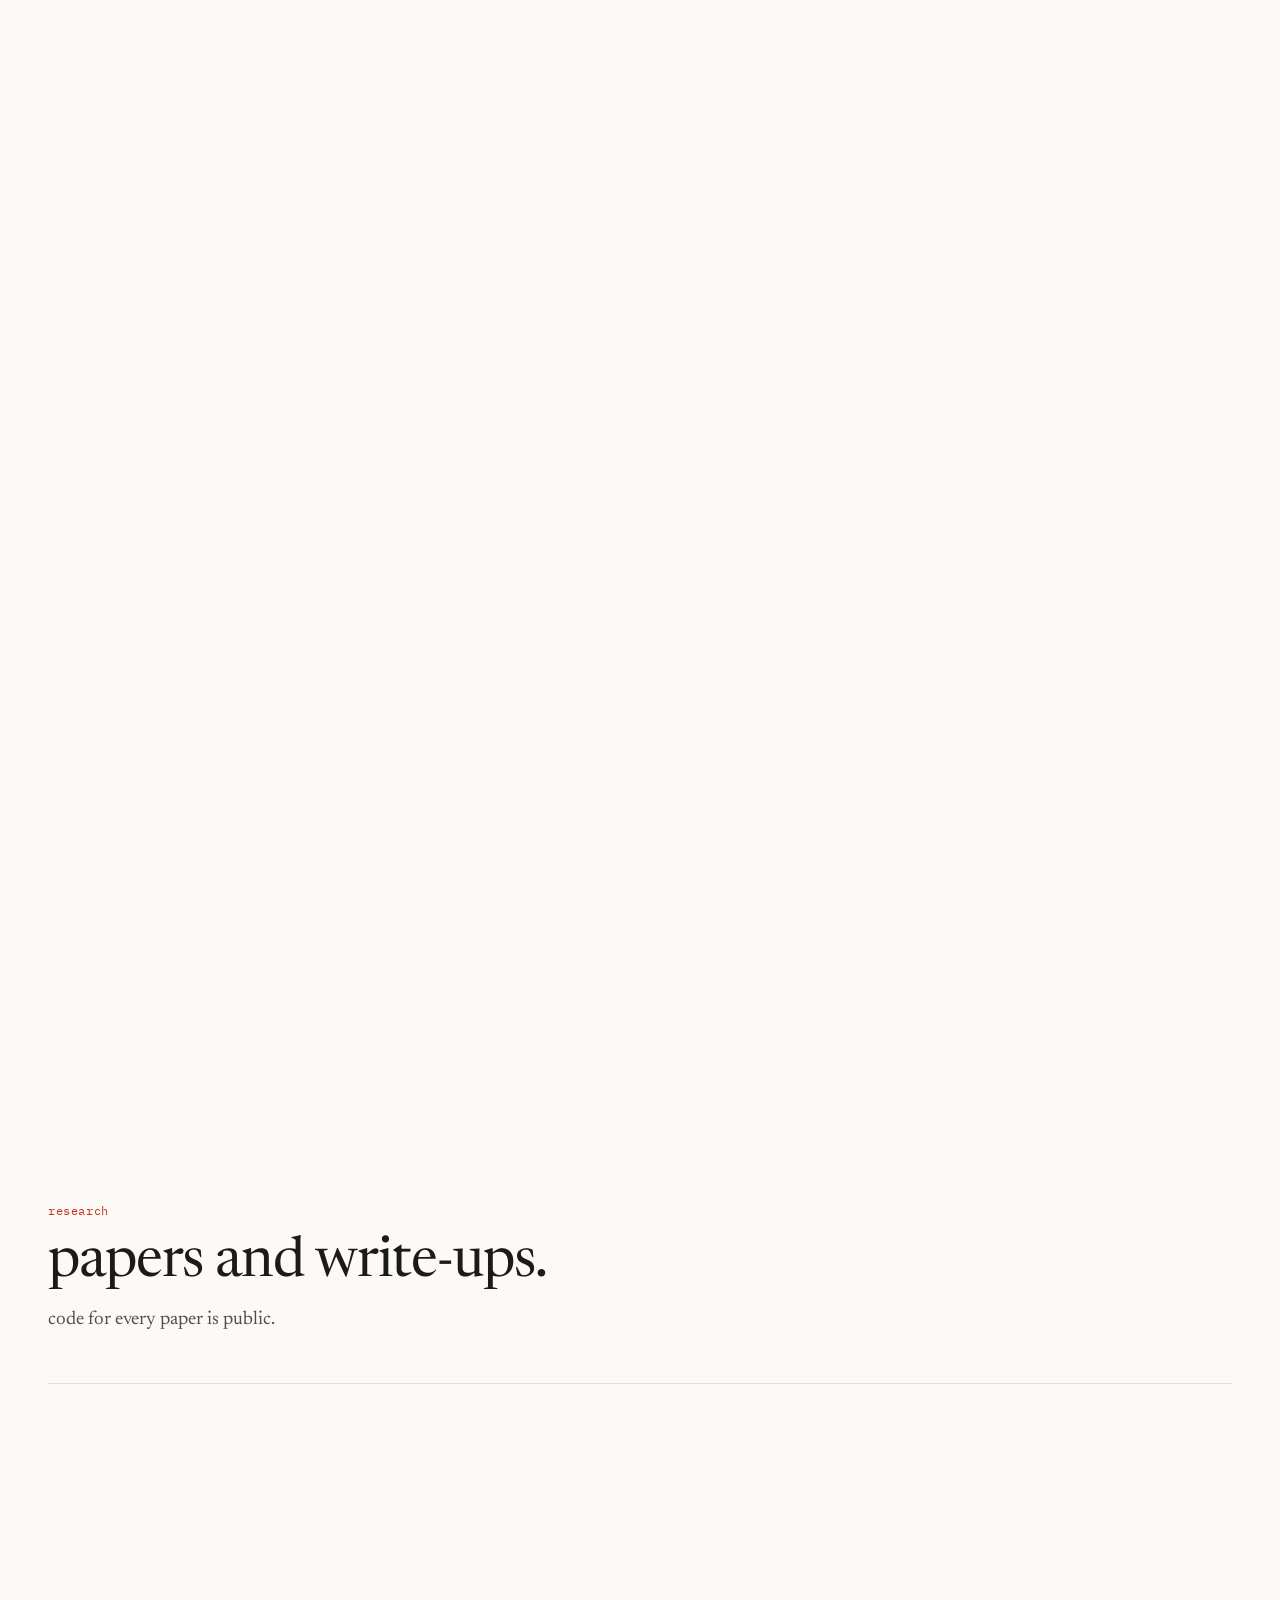
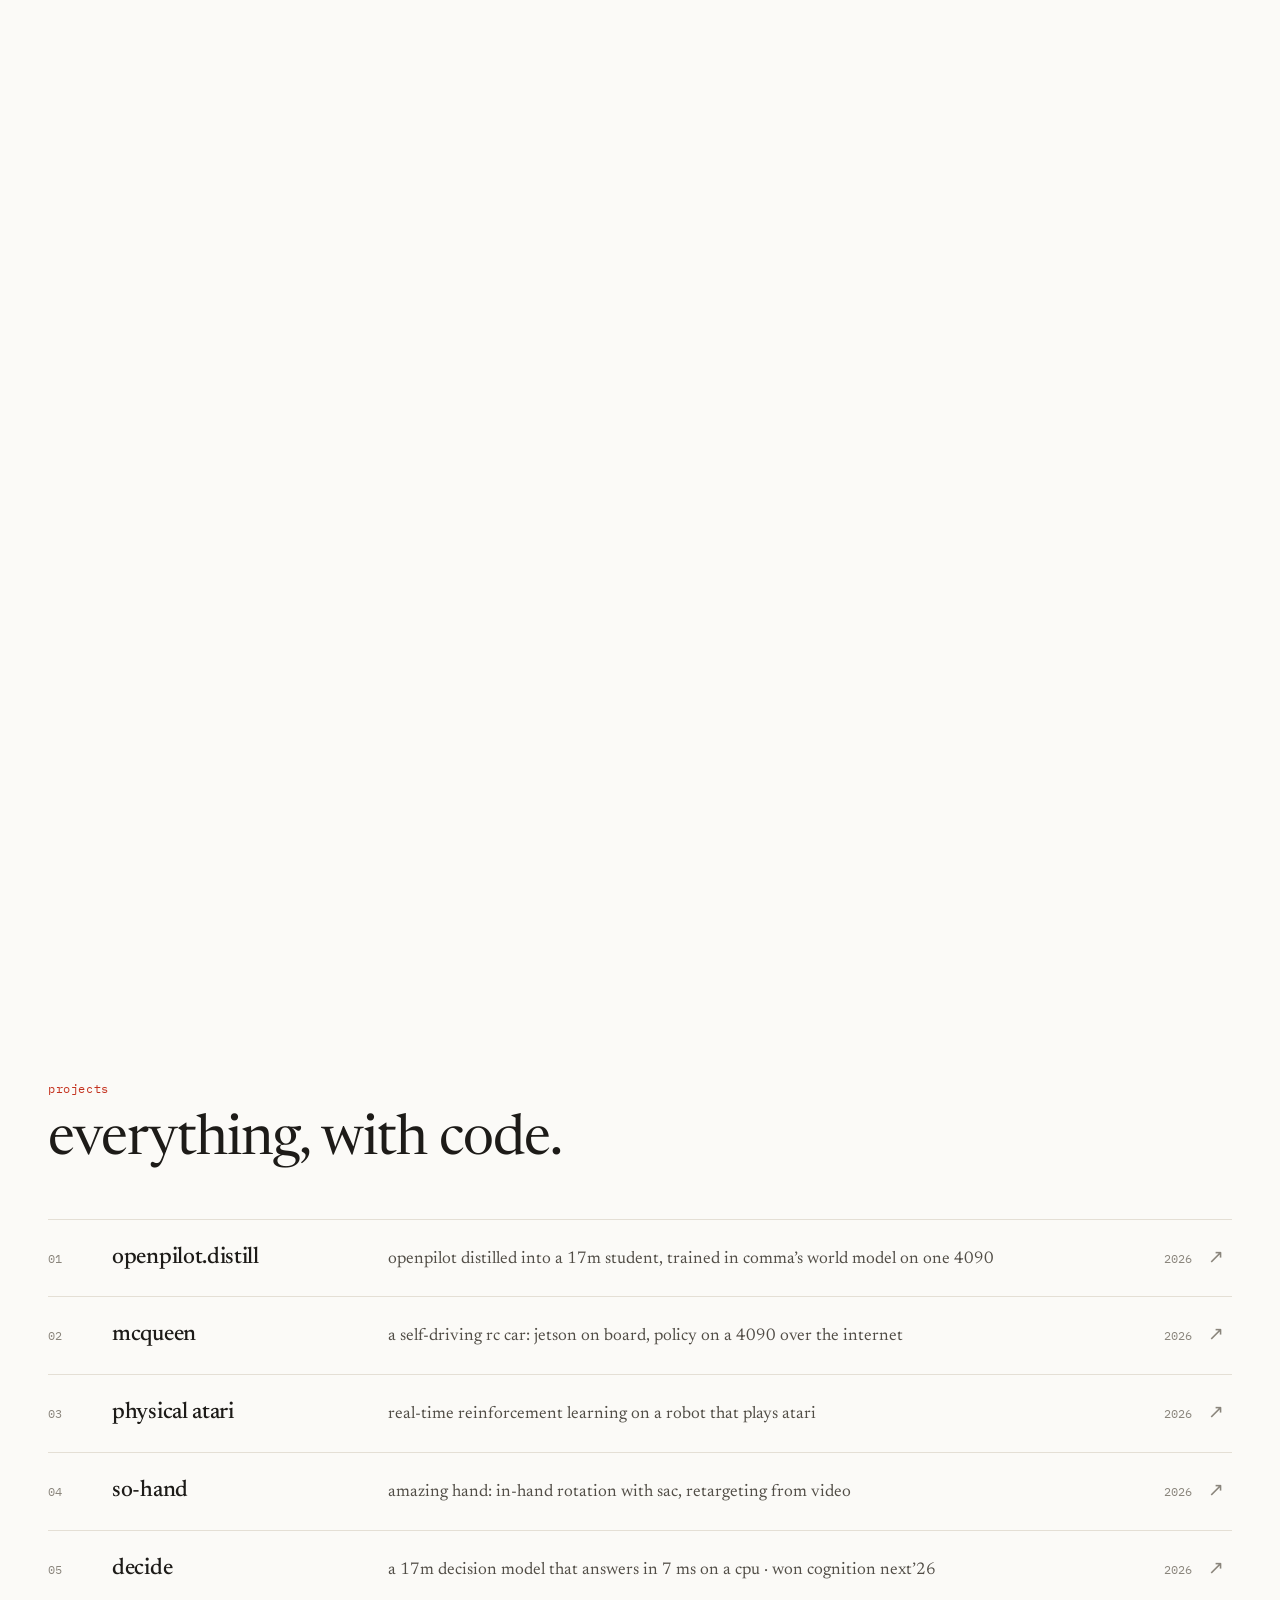
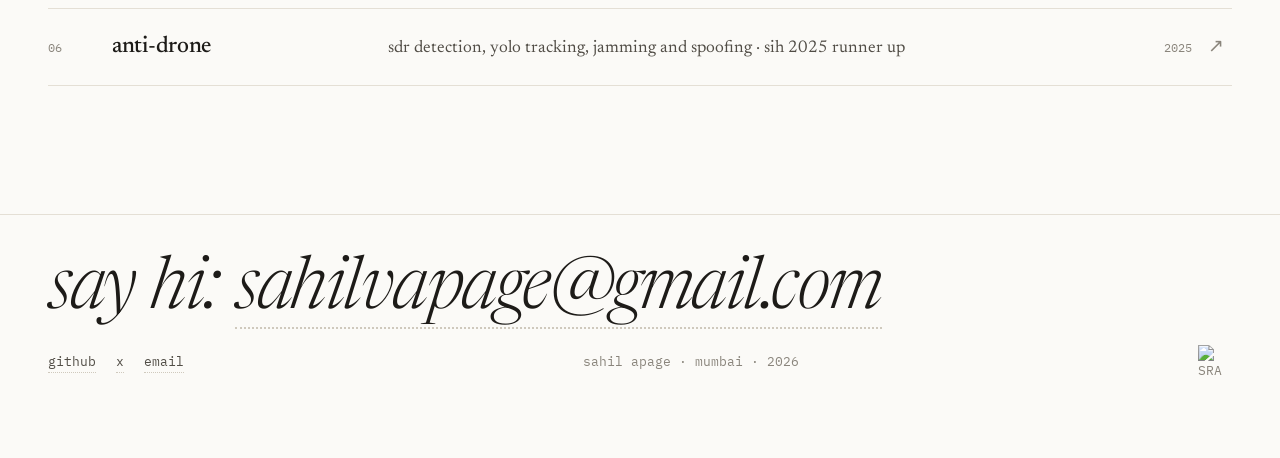
==== commit e77d9fbf: "Redesign: one page told as a journey, publications, media from every project Full-width layout for l" ====
--- a/work.html
+++ b/work.html
@@ -2,129 +2,9 @@
 <html lang="en">
 <head>
 <meta charset="UTF-8">
-<meta name="viewport" content="width=device-width, initial-scale=1.0">
 <title>Work · Sahil Apage</title>
-<meta name="description" content="Robots and projects by Sahil Apage.">
-<link rel="icon" href="favicon.svg">
-<link rel="stylesheet" href="https://cdn.jsdelivr.net/npm/@fontsource/charis-sil@5.3.0/400.css">
-<link rel="stylesheet" href="https://cdn.jsdelivr.net/npm/@fontsource/charis-sil@5.3.0/700.css">
-<link rel="stylesheet" href="https://cdn.jsdelivr.net/npm/@fontsource/charis-sil@5.3.0/400-italic.css">
-<link rel="stylesheet" href="style.css">
+<meta http-equiv="refresh" content="0; url=./#projects">
+<link rel="canonical" href="https://sahilapage.github.io/#projects">
 </head>
-<body>
-<div class="page">
-  <header class="top">
-    <a class="home" href="./">sahil apage</a>
-    <nav class="nav" aria-label="Main">
-      <a href="./">about</a>
-      <a href="work.html" aria-current="page">work</a>
-    </nav>
-  </header>
-
-  <main>
-    <h1>work</h1>
-    <p class="dek">robots i have built and problems i have worked on.</p>
-
-    <div class="entries">
-      <!-- Entry template: copy one <article> per project, newest first.
-      <article class="entry">
-        <figure class="entry-media"><img src="images/PROJECT.jpg" alt="PROJECT"></figure>
-        <div>
-          <h2 class="entry-title">project title</h2>
-          <p class="entry-meta">2026 · what i did</p>
-          <p>two or three sentences on what it is, what was hard and what worked.</p>
-          <div class="entry-links"><a href="#">code</a><a href="#">video</a></div>
-        </div>
-      </article>
-      -->
-      <article class="entry">
-        <figure class="entry-media"><a href="https://github.com/sahilapage/openpilot-distill-lab"><img src="images/openpilot.jpg" alt="A road with the path a distilled driving model plans drawn on it" width="360" height="360"></a></figure>
-        <div>
-          <h2 class="entry-title"><a href="https://github.com/sahilapage/openpilot-distill-lab">teaching openpilot to drive inside comma's world model</a></h2>
-          <p class="entry-meta">2026 · self-driving, world models</p>
-          <p>comma.ai's openpilot drives with one neural network. i distilled it into a 17M-parameter student trained on real drives, then let the student practise inside comma's 4B world model, a learned simulator, with DAgger and reinforcement learning. the world model ships weights that only run on the newest GPUs, so i ported it to a single RTX 4090. along the way i changed the video loader to decode only the frames it needs: 3 times faster and 7 times less memory, merged upstream by comma.</p>
-          <div class="entry-links"><a href="https://github.com/sahilapage/openpilot-distill-lab">code</a><a href="https://github.com/YassineYousfi/openpilot.distill/pull/1">merged pull request</a></div>
-        </div>
-      </article>
-      <article class="entry">
-        <figure class="entry-media"><a href="https://sahilapage.github.io/plan-leak/"><img src="images/plan-leak.jpg" alt="A car ahead filling the view, the crash a driving world model first refused to show" width="360" height="360"></a></figure>
-        <div>
-          <h2 class="entry-title"><a href="https://sahilapage.github.io/plan-leak/">plans are not interventions</a></h2>
-          <p class="entry-meta">2026 · research, driving world models</p>
-          <p>we told a driving world model to drive into a car stopped at a red light, and it moved the car out of the way. models trained on driving logs learn to read other cars off the ego's plan, because in the logs slowing down usually means the car ahead slowed. we measure this leak in four public world models: the model's own crash check misses all 18 crashes we tried, and policies trained inside it crash 2.8 times as often on real logs. letting the model see only the ego's past fixes it, and on frozen models brings the crash back in 16 of 18 scenes.</p>
-          <div class="entry-links"><a href="https://sahilapage.github.io/plan-leak/">project page</a><a href="https://sahilapage.github.io/plan-leak/assets/Plans_Are_Not_Interventions_CoRL2026_camera_ready.pdf">paper</a><a href="https://github.com/sahilapage/plan-leak-code">code</a></div>
-        </div>
-      </article>
-      <article class="entry">
-        <figure class="entry-media"><a href="https://sahilapage.github.io/seen-then-deleted/"><img src="images/seen-then-deleted.jpg" alt="An imagined 3D occupancy scene with boxes marking vehicles the model has forgotten" width="360" height="360"></a></figure>
-        <div>
-          <h2 class="entry-title"><a href="https://sahilapage.github.io/seen-then-deleted/">seen, then deleted</a></h2>
-          <p class="entry-meta">2026 · research, driving world models</p>
-          <p>a world model that judges plans should at least remember a car it has just seen. three 4D occupancy world models from different families don't: 59&ndash;79% of the moving vehicles they perceive are gone from their imagined future 3 seconds later, so crashes with those vehicles never show up. a simple permanence layer that keeps seen vehicles in the scene cuts the loss by up to 15.5 points.</p>
-          <div class="entry-links"><a href="https://sahilapage.github.io/seen-then-deleted/">project page</a><a href="https://sahilapage.github.io/seen-then-deleted/assets/Seen_Then_Deleted_WAM-AD_camera_ready.pdf">paper</a><a href="https://github.com/sahilapage/seen-then-deleted-code">code</a></div>
-        </div>
-      </article>
-      <article class="entry">
-        <figure class="entry-media"><a href="https://github.com/sahilapage/decide"><img src="images/decide.jpg" alt="Bar chart of the model's scores against the ceiling the data allows" width="360" height="360"></a></figure>
-        <div>
-          <h2 class="entry-title"><a href="https://github.com/sahilapage/decide">decide: a decision model that runs on a cpu</a></h2>
-          <p class="entry-meta">2026 · winner, cognition next'26 hackathon</p>
-          <p>built in 12 hours with arhan chavare. one shared 17M-parameter model answers three support-desk questions on a CPU: which queue a ticket goes to, whether to auto-approve a refund, and whether a draft reply is backed by the help article. it gives calibrated probabilities, abstains when unsure and answers in under 7 ms, 20 times smaller and 30&ndash;70 times faster than convai's laya.</p>
-          <div class="entry-links"><a href="https://github.com/sahilapage/decide">code</a></div>
-        </div>
-      </article>
-      <article class="entry">
-        <figure class="entry-media"><a href="https://sahilapage.github.io/eval-audit/"><img src="images/microwave.jpg" alt="LIBERO kitchen scene with the microwave the seed moves" width="360" height="360"></a></figure>
-        <div>
-          <h2 class="entry-title"><a href="https://sahilapage.github.io/eval-audit/">the seed moved the microwave</a></h2>
-          <p class="entry-meta">2026 · research</p>
-          <p>i ran 521 evaluations of robot policies in simulation to find out where a success rate comes from. the random seed moves furniture that the stored scenes never record, and the GPU, renderer, simulator version and a few hidden settings each change results as much as a new seed.</p>
-          <div class="entry-links"><a href="https://sahilapage.github.io/eval-audit/">read the post</a></div>
-        </div>
-      </article>
-      <article class="entry">
-        <figure class="entry-media"><a href="https://github.com/SRA-VJTI/physical-atari"><img src="images/physical-atari.jpg" alt="The Robotroller, a small robot that moves an Atari joystick for a learning agent" width="360" height="360"></a></figure>
-        <div>
-          <h2 class="entry-title"><a href="https://github.com/SRA-VJTI/physical-atari">physical atari: reinforcement learning on real hardware</a></h2>
-          <p class="entry-meta">2026 · reinforcement learning, robotics</p>
-          <p>an agent that learns atari from pixels, in real time, on a real robot. a camera watches the screen, the agent picks an action every frame, and a small robot pushes an actual joystick. camera noise, motor latency and wear all become part of the learning problem, as they are on any real robot. i built our version of keen technologies' physical atari and trained it online on the hardware until it learned to play pong. to make it cheap enough to build, i ported the robot to feetech sts3215 servos, about six times cheaper, and moved the emulator onto a laptop with an esp32 reading the joystick.</p>
-          <div class="entry-links"><a href="https://github.com/SRA-VJTI/physical-atari">code</a><a href="https://x.com/sahilsapage/status/2085584227530358800">video</a><a href="https://cad.onshape.com/documents/5ea005cc6980436f3bf79a03/w/f3df0ccd0d4f21672eb9ee2d/e/ba80d3d8e4229a79e3051567">cad</a></div>
-        </div>
-      </article>
-      <article class="entry">
-        <figure class="entry-media"><a href="https://github.com/sahilapage/McQueen"><img src="images/mcqueen.jpg" alt="A red 1/10-scale RC car with a camera and a Jetson Nano mounted on top" width="360" height="360"></a></figure>
-        <div>
-          <h2 class="entry-title"><a href="https://github.com/sahilapage/McQueen">mcqueen: a self-driving rc car</a></h2>
-          <p class="entry-meta">2026 · self-driving, robotics</p>
-          <p>a 1/10-scale rc car that drives itself from one camera. a jetson nano on the car streams the camera over the internet to an RTX 4090, which runs the driving policy and sends steering and throttle back in real time. the policy is a small head trained by behaviour cloning on my own teleop drives, on top of the frozen vision encoder from comma's openpilot. a safety gate on the car stops it if a command arrives late.</p>
-          <div class="entry-links"><a href="https://github.com/sahilapage/McQueen">code</a><a href="https://github.com/sahilapage/McQueen/blob/main/media/demo.mp4">video</a></div>
-        </div>
-      </article>
-      <article class="entry">
-        <figure class="entry-media"><a href="https://github.com/sahilapage/so-hand"><img src="images/so-hand.jpg" alt="A 3D-printed red and white robot hand with four fingers" width="360" height="360"></a></figure>
-        <div>
-          <h2 class="entry-title"><a href="https://github.com/sahilapage/so-hand">so-hand: a dexterous robot hand</a></h2>
-          <p class="entry-meta">2026 · dexterous manipulation, reinforcement learning</p>
-          <p>i built pollen robotics' amazing hand, a 3D-printed hand with four fingers and eight motors, and gave it a mujoco model. a policy trained with SAC turns a cube in the hand continuously in simulation. a perception module reads 3D hand poses from ordinary video and retargets them onto the eight motors, so the hand can copy a human hand.</p>
-          <div class="entry-links"><a href="https://github.com/sahilapage/so-hand">code</a></div>
-        </div>
-      </article>
-      <article class="entry">
-        <figure class="entry-media"><a href="https://github.com/4rhan/anti_drone"><img src="images/anti-drone.jpg" alt="A small pan-tilt servo turret that tracks a drone" width="360" height="360"></a></figure>
-        <div>
-          <h2 class="entry-title"><a href="https://github.com/4rhan/anti_drone">anti-drone system</a></h2>
-          <p class="entry-meta">2025 · runner up, smart india hackathon</p>
-          <p>a proof-of-concept counter-drone system built with my team. a software-defined radio picks up a drone's control signals, a YOLO detector and a pan-tilt turret track it, and jamming and GNSS-spoofing modules show soft-kill countermeasures in a controlled test.</p>
-          <div class="entry-links"><a href="https://github.com/4rhan/anti_drone">code</a></div>
-        </div>
-      </article>
-    </div>
-  </main>
-
-  <footer>
-    <span>sahil apage · mumbai</span>
-    <a href="https://sravjti.in/webring/" title="SRA Webring"><img src="https://sravjti.in/webring/khopdi.svg" alt="SRA Webring"></a>
-  </footer>
-</div>
-</body>
+<body><p>Moved to <a href="./#projects">sahilapage.github.io</a>.</p></body>
 </html>
